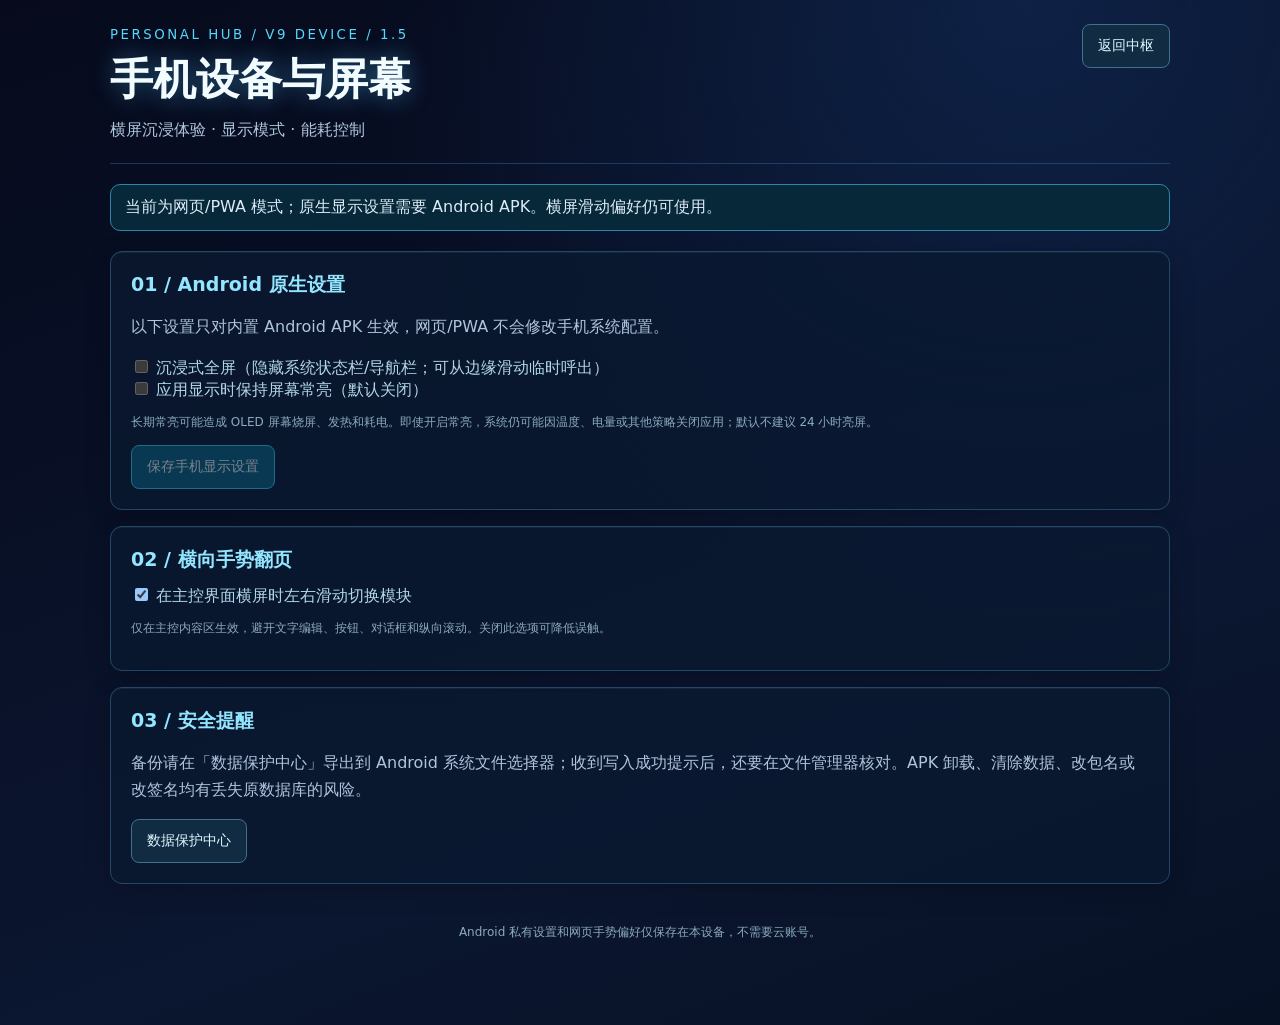
==== web/device.html @ 94783392 "Add files via upload" ====
<!doctype html><html lang="zh-CN"><head><meta charset="utf-8"><meta name="viewport" content="width=device-width, initial-scale=1, viewport-fit=cover"><meta name="theme-color" content="#060a1c"><title>Personal Hub // 设备与屏幕</title><link rel="stylesheet" href="./safety/safety.css"></head><body>
<div class="panel"><header><div><small>PERSONAL HUB / V9 DEVICE / 1.5</small><h1>手机设备与屏幕</h1><p>横屏沉浸体验 · 显示模式 · 能耗控制</p></div><a class="button" href="./index.html">返回中枢</a></header>
<div id="message" class="message" role="status">正在检查运行环境…</div>
<section><h2>01 / Android 原生设置</h2><p>以下设置只对内置 Android APK 生效，网页/PWA 不会修改手机系统配置。</p>
<label><input type="checkbox" id="immersive"> 沉浸式全屏（隐藏系统状态栏/导航栏；可从边缘滑动临时呼出）</label>
<label><input type="checkbox" id="awake"> 应用显示时保持屏幕常亮（默认关闭）</label>
<p class="hint">长期常亮可能造成 OLED 屏幕烧屏、发热和耗电。即使开启常亮，系统仍可能因温度、电量或其他策略关闭应用；默认不建议 24 小时亮屏。</p>
<button id="save" class="primary" type="button">保存手机显示设置</button></section>
<section><h2>02 / 横向手势翻页</h2><label><input type="checkbox" id="swipe"> 在主控界面横屏时左右滑动切换模块</label>
<p class="hint">仅在主控内容区生效，避开文字编辑、按钮、对话框和纵向滚动。关闭此选项可降低误触。</p></section>
<section><h2>03 / 安全提醒</h2><p>备份请在「数据保护中心」导出到 Android 系统文件选择器；收到写入成功提示后，还要在文件管理器核对。APK 卸载、清除数据、改包名或改签名均有丢失原数据库的风险。</p><a class="button" href="./safety/safety.html">数据保护中心</a></section>
<footer>Android 私有设置和网页手势偏好仅保存在本设备，不需要云账号。</footer></div>
<script src="./native-file.js"></script><script src="./device.js"></script></body></html>
---- web/safety/safety.css ----
:root{color-scheme:dark;font-family:system-ui,-apple-system,"Noto Sans CJK SC","Microsoft YaHei",sans-serif;background:#060a1c;color:#ddebf9}*{box-sizing:border-box}body{margin:0;min-height:100vh;background:radial-gradient(ellipse at 80% 0,#112b57aa,transparent 45%),linear-gradient(160deg,#060a1c,#0b1630 70%,#071124)}.panel{max-width:1100px;margin:auto;padding:24px 20px 60px}header{display:flex;justify-content:space-between;gap:10px;align-items:start;flex-wrap:wrap;border-bottom:1px solid #3579ae66;padding-bottom:20px}small{color:#55d9fc;letter-spacing:.19em}h1{font-size:clamp(28px,4.5vw,43px);margin:8px 0;color:#f2fcff;text-shadow:0 0 25px #50bfff77}h2{font-size:19px;margin:0 0 12px;color:#93e6ff}p{line-height:1.65;color:#aec5dc}header p{margin:0}.message{margin:20px 0;padding:12px 14px;border:1px solid #2b87a9;background:#072839;border-radius:10px}.message.warn{border-color:#dbaa4b;color:#ffdfa3;background:#382709}.message.error{border-color:#b54d65;color:#ffd7e1;background:#3c1024}.stats{display:grid;grid-template-columns:repeat(3,minmax(0,1fr));gap:10px;margin-bottom:15px}.stats>div,section{background:#0a1930c7;border:1px solid #234867;border-radius:12px;box-shadow:inset 0 1px #73d8ff12,0 6px 26px #0003}.stats>div{padding:14px;color:#91b3ca;font-size:13px}.stats strong{display:block;margin-top:7px;font-size:19px;color:#e2f7ff}section{margin:16px 0;padding:20px}.actions{display:flex;gap:10px;flex-wrap:wrap;margin:16px 0}button,.button{display:inline-block;cursor:pointer;background:#112b42;color:#dff7ff;border:1px solid #40708f;padding:12px 15px;border-radius:8px;font-size:14px;text-decoration:none}button.primary{background:#0a647f;border-color:#44cff2;color:#fff}button.danger{border-color:#bd6881;color:#ffe4e4}button:disabled{opacity:.45;cursor:not-allowed}button:focus-visible,input:focus-visible,.button:focus-visible{outline:2px solid #79e0ff;outline-offset:3px}input[type=password],input[type=file]{display:block;width:100%;max-width:650px;background:#08152b;color:#edfaff;border:1px solid #326288;border-radius:8px;padding:12px;margin:8px 0}label{display:block;color:#b1d6e9}.snapshot-list{display:grid;gap:9px}.snapshot{padding:10px 12px;background:#081426;border:1px solid #1d405b;border-radius:8px;display:flex;gap:10px;justify-content:space-between;align-items:center;flex-wrap:wrap;font-size:13px}.snapshot .meta{color:#a9d0e4;word-break:break-word}.snapshot .tag{color:#66dfbe}.preview{white-space:pre-wrap;color:#bfe9ec;overflow-wrap:anywhere}.hint,footer{font-size:12px;color:#8aaabe}footer{padding:24px 0;text-align:center}code{background:#071321;padding:2px 4px;border-radius:4px;color:#77e7ff}@media(max-width:540px){.stats{grid-template-columns:1fr}.panel{padding:14px 10px 50px}section{padding:14px}.actions button{flex:1 1 100%}}@media(prefers-reduced-motion:reduce){*,*:before,*:after{animation:none!important;transition:none!important}}
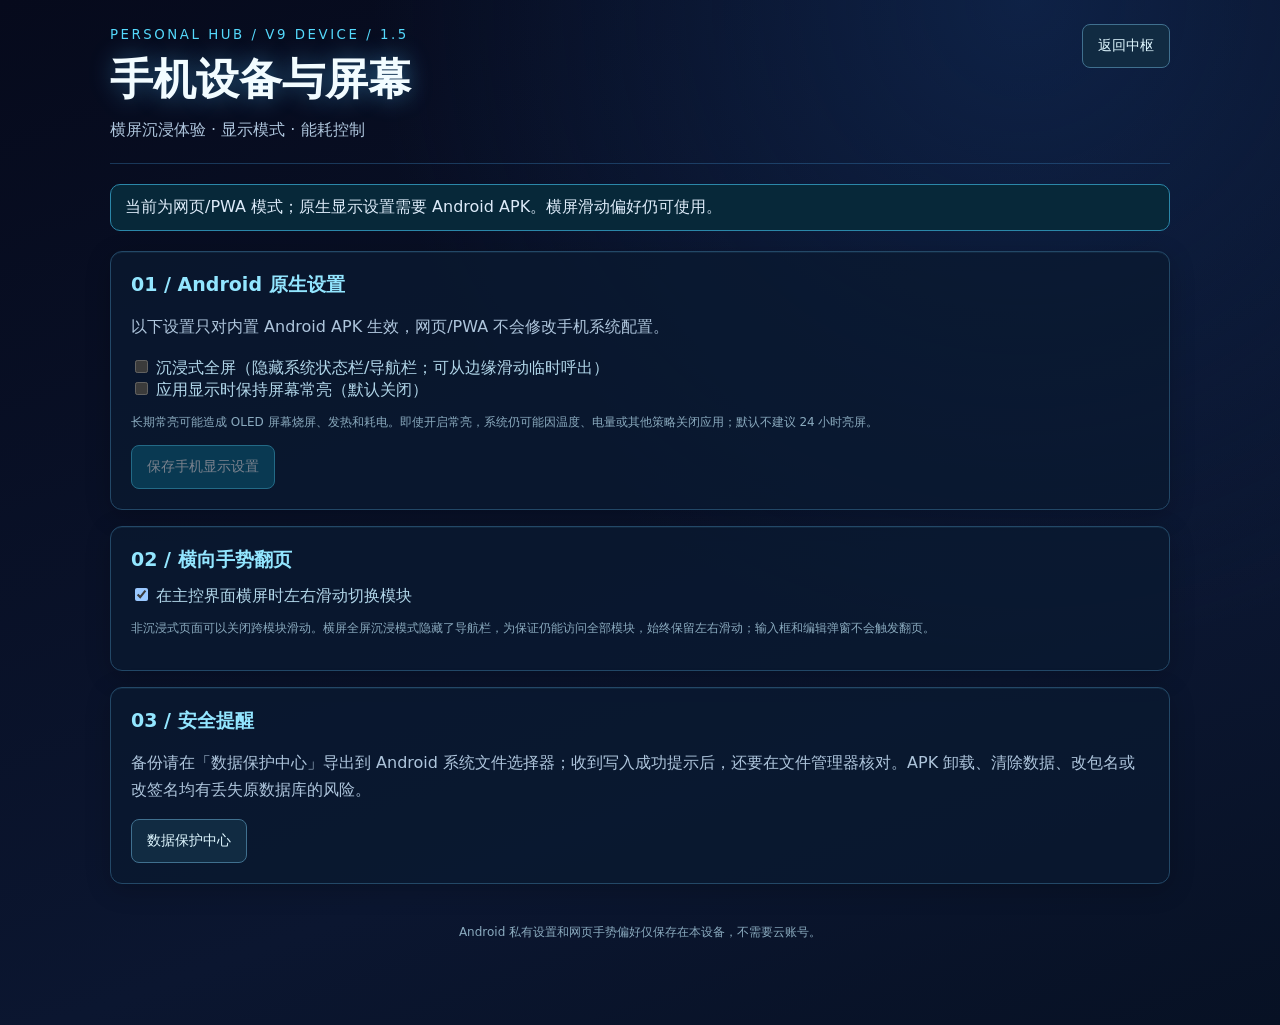
==== commit 3507a4e0: "Add files via upload" ====
--- a/web/device.html
+++ b/web/device.html
@@ -7,7 +7,7 @@
 <p class="hint">长期常亮可能造成 OLED 屏幕烧屏、发热和耗电。即使开启常亮，系统仍可能因温度、电量或其他策略关闭应用；默认不建议 24 小时亮屏。</p>
 <button id="save" class="primary" type="button">保存手机显示设置</button></section>
 <section><h2>02 / 横向手势翻页</h2><label><input type="checkbox" id="swipe"> 在主控界面横屏时左右滑动切换模块</label>
-<p class="hint">仅在主控内容区生效，避开文字编辑、按钮、对话框和纵向滚动。关闭此选项可降低误触。</p></section>
+<p class="hint">非沉浸式页面可以关闭跨模块滑动。横屏全屏沉浸模式隐藏了导航栏，为保证仍能访问全部模块，始终保留左右滑动；输入框和编辑弹窗不会触发翻页。</p></section>
 <section><h2>03 / 安全提醒</h2><p>备份请在「数据保护中心」导出到 Android 系统文件选择器；收到写入成功提示后，还要在文件管理器核对。APK 卸载、清除数据、改包名或改签名均有丢失原数据库的风险。</p><a class="button" href="./safety/safety.html">数据保护中心</a></section>
 <footer>Android 私有设置和网页手势偏好仅保存在本设备，不需要云账号。</footer></div>
 <script src="./native-file.js"></script><script src="./device.js"></script></body></html>
